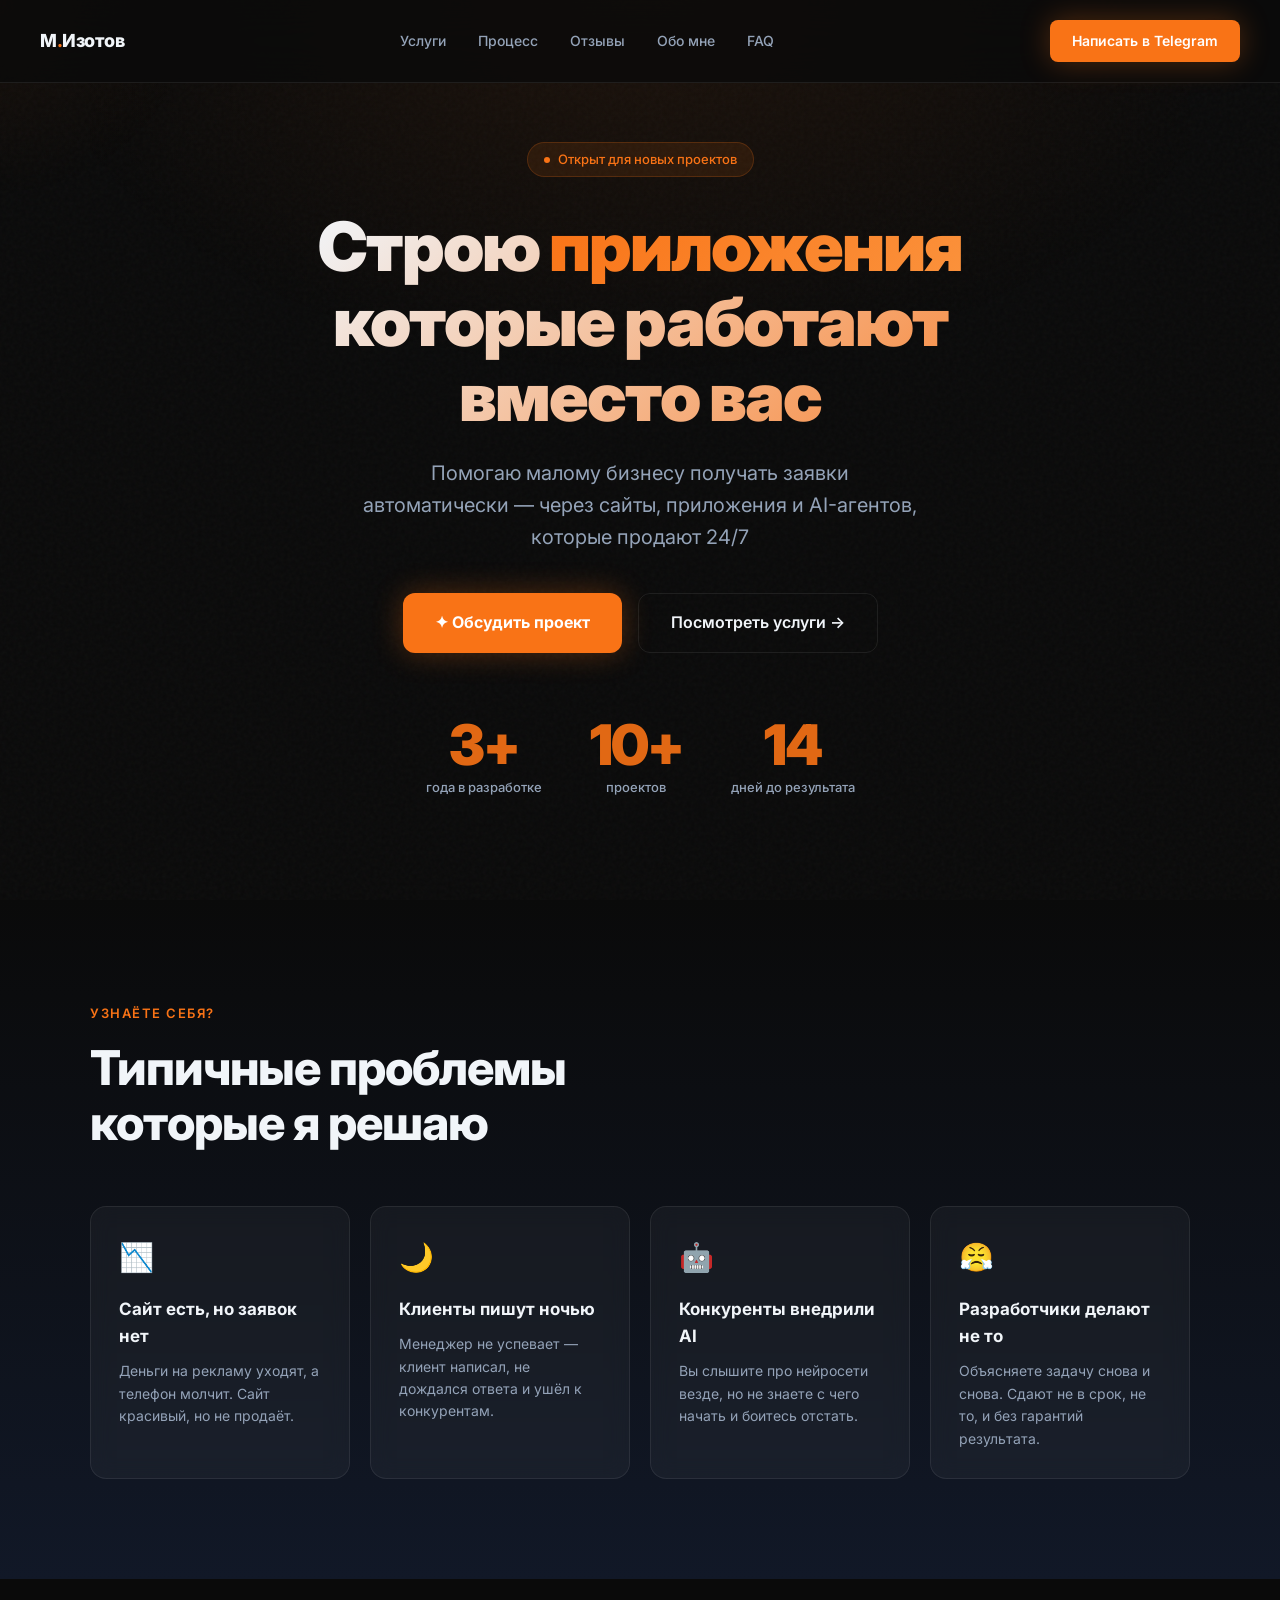
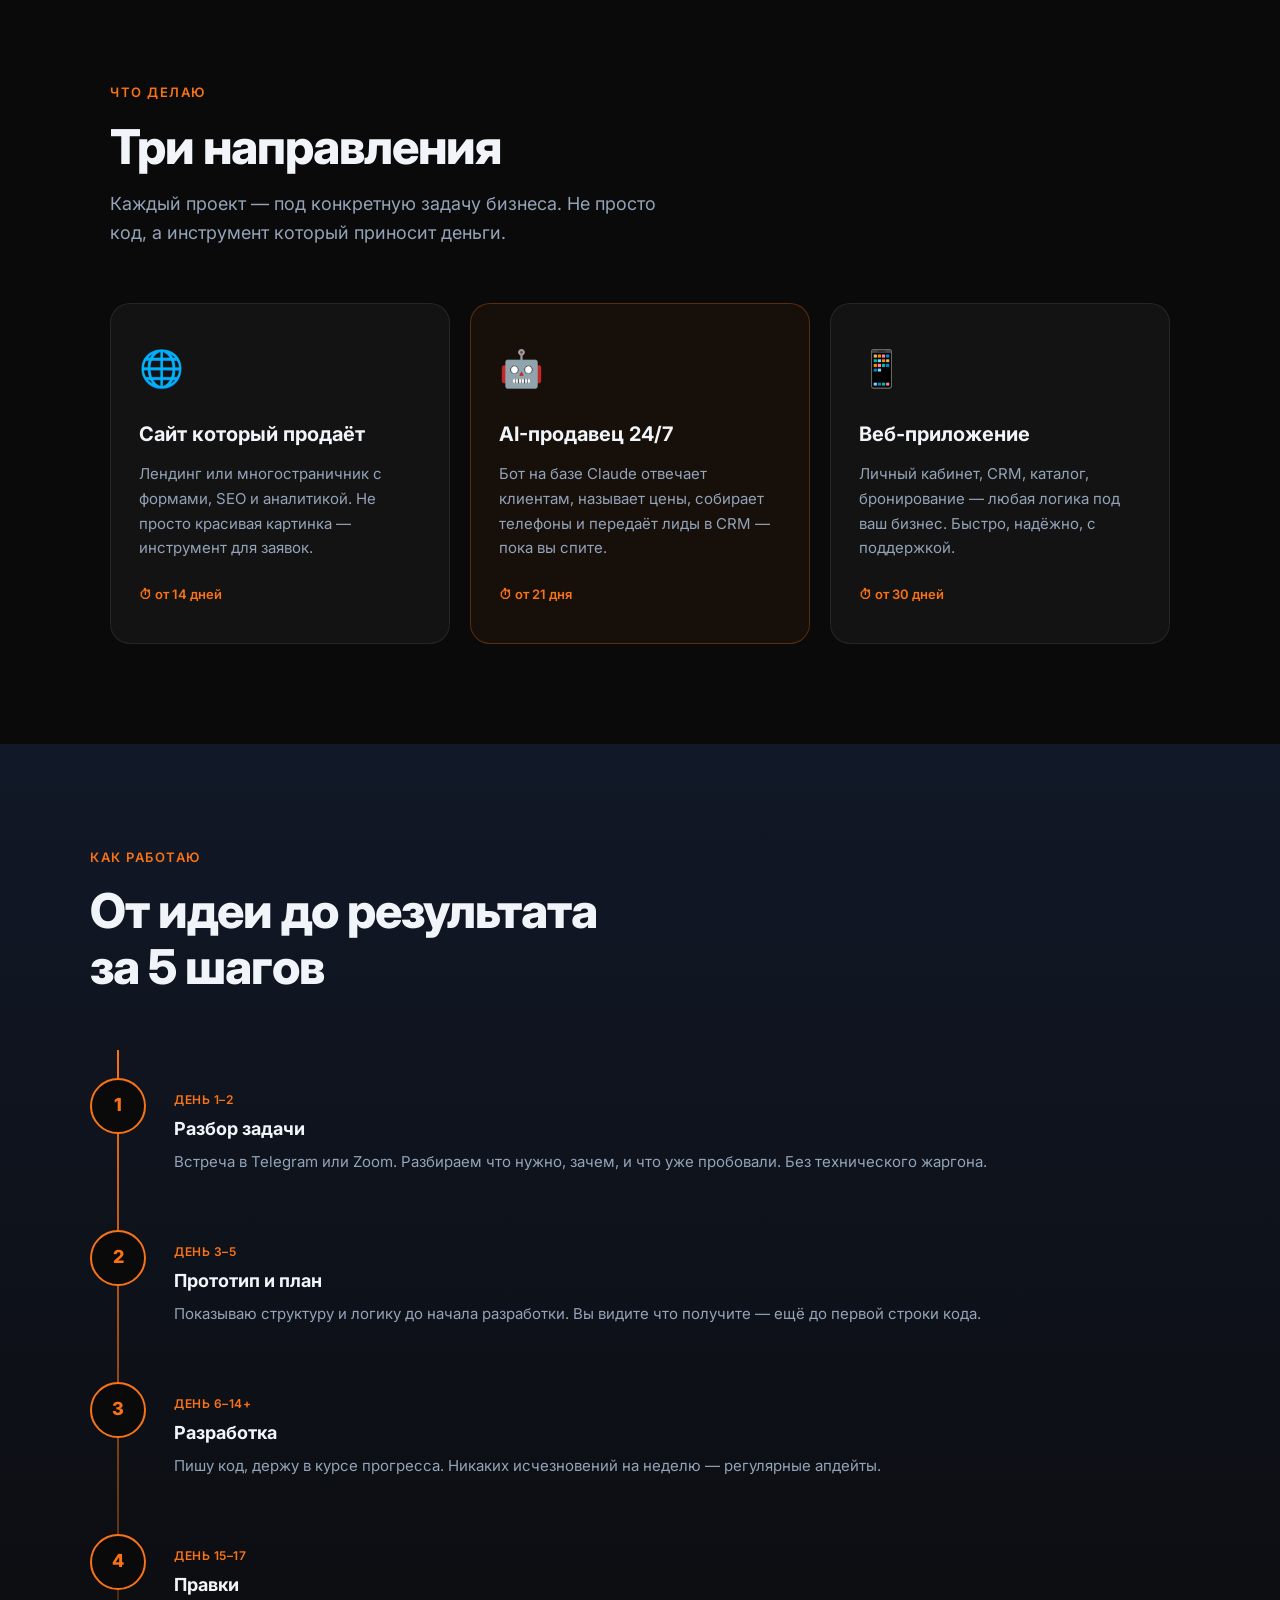
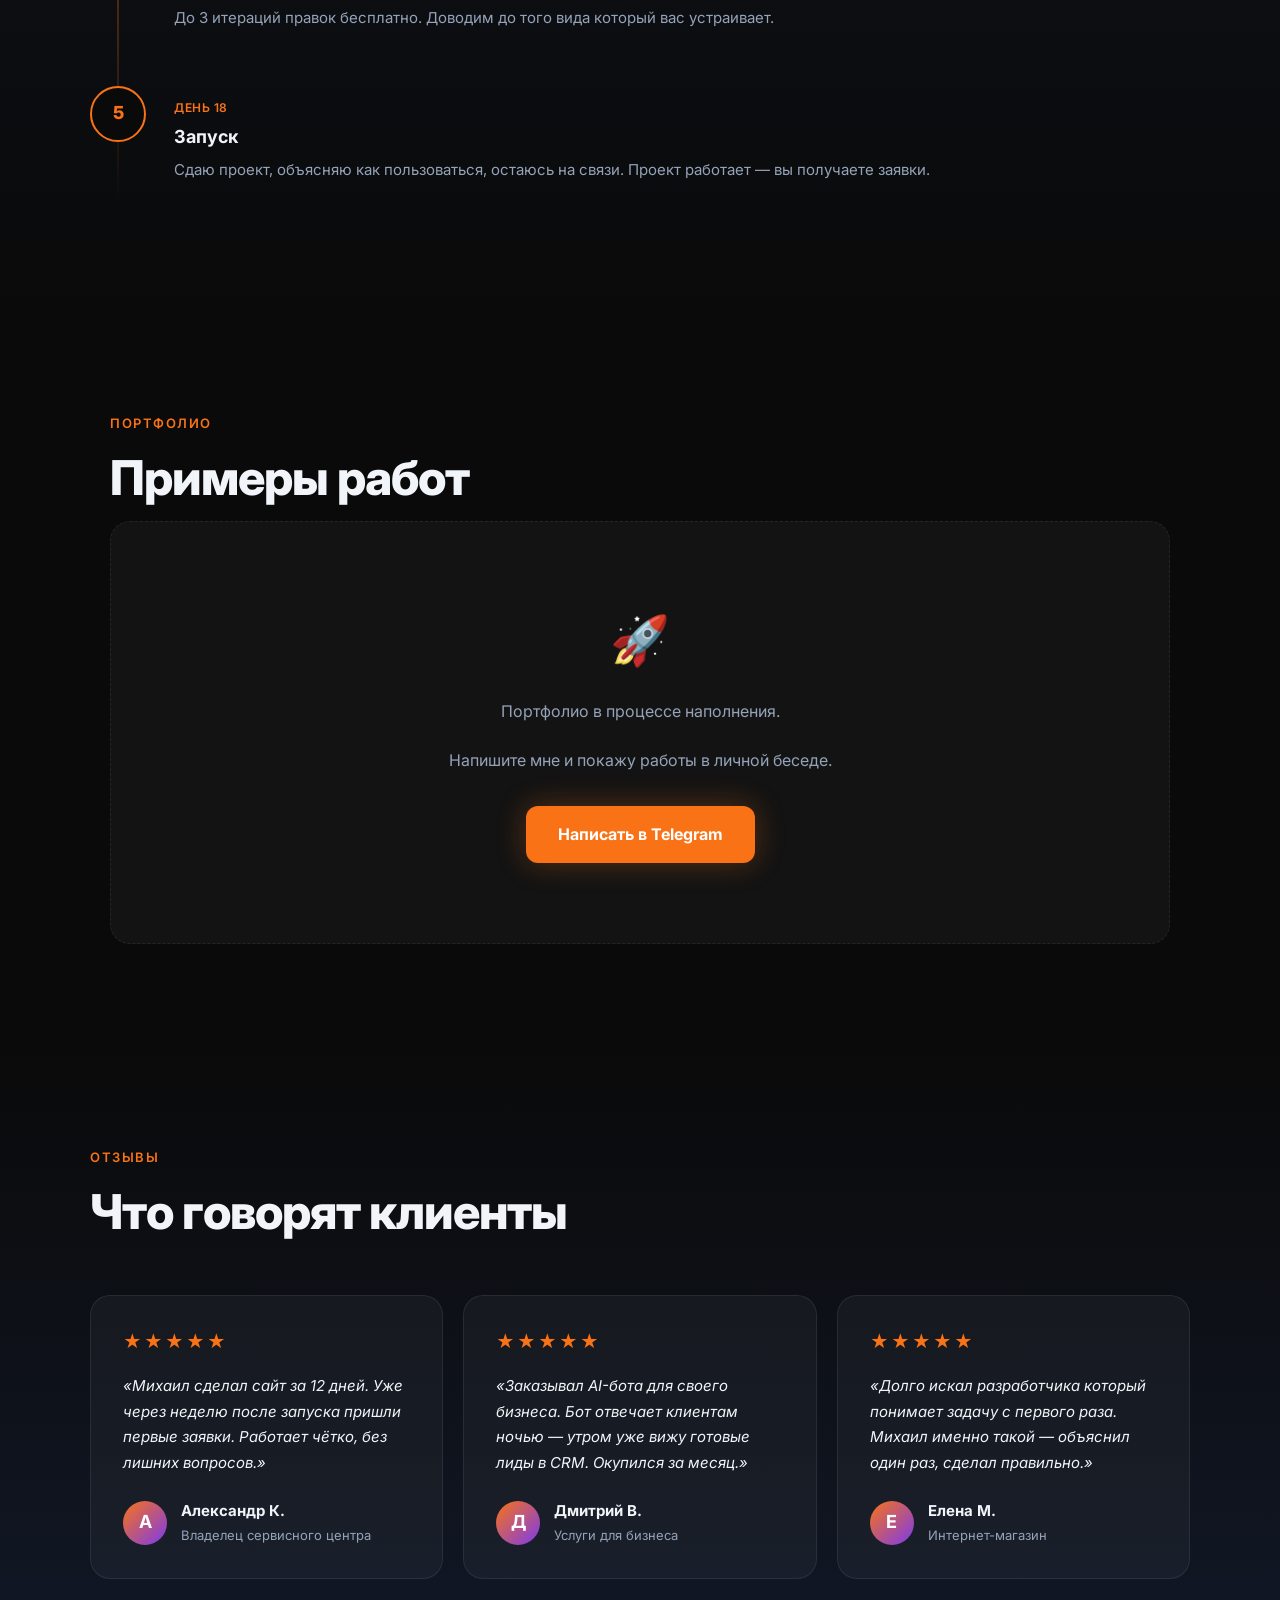
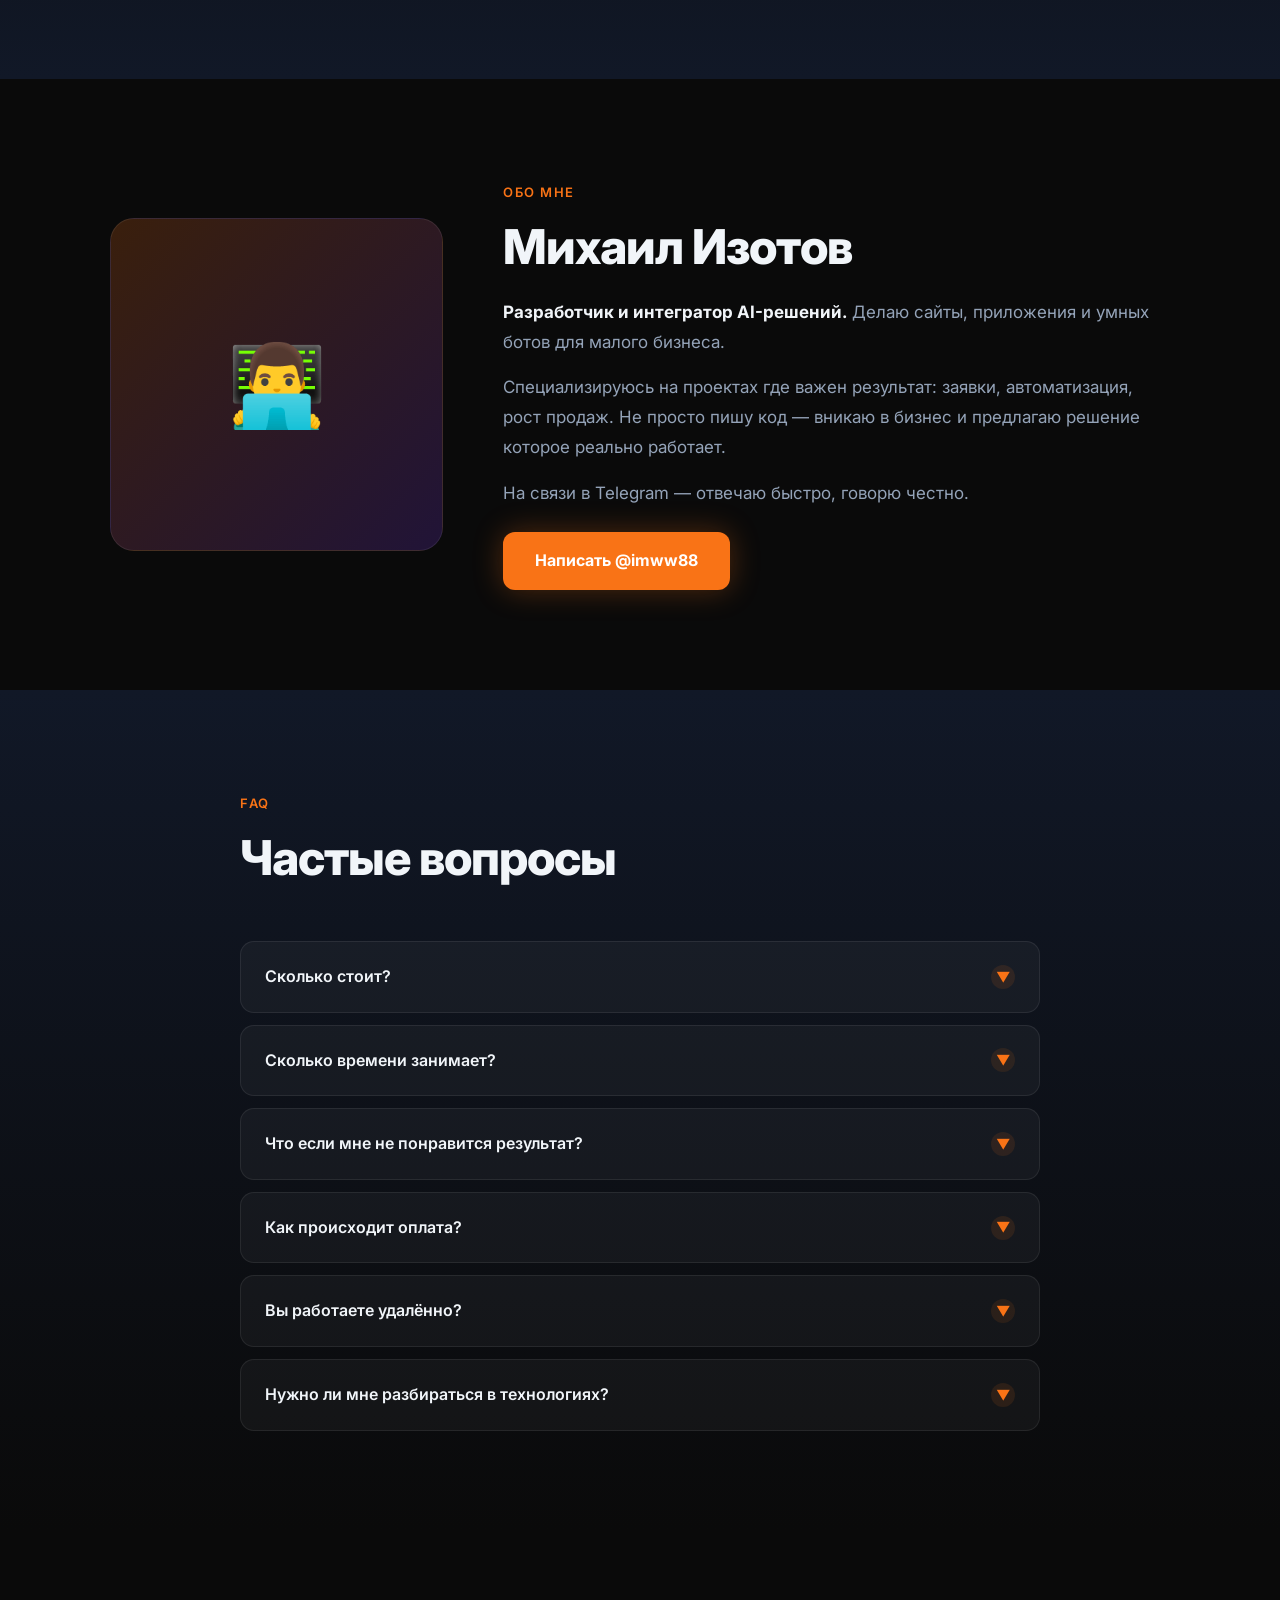
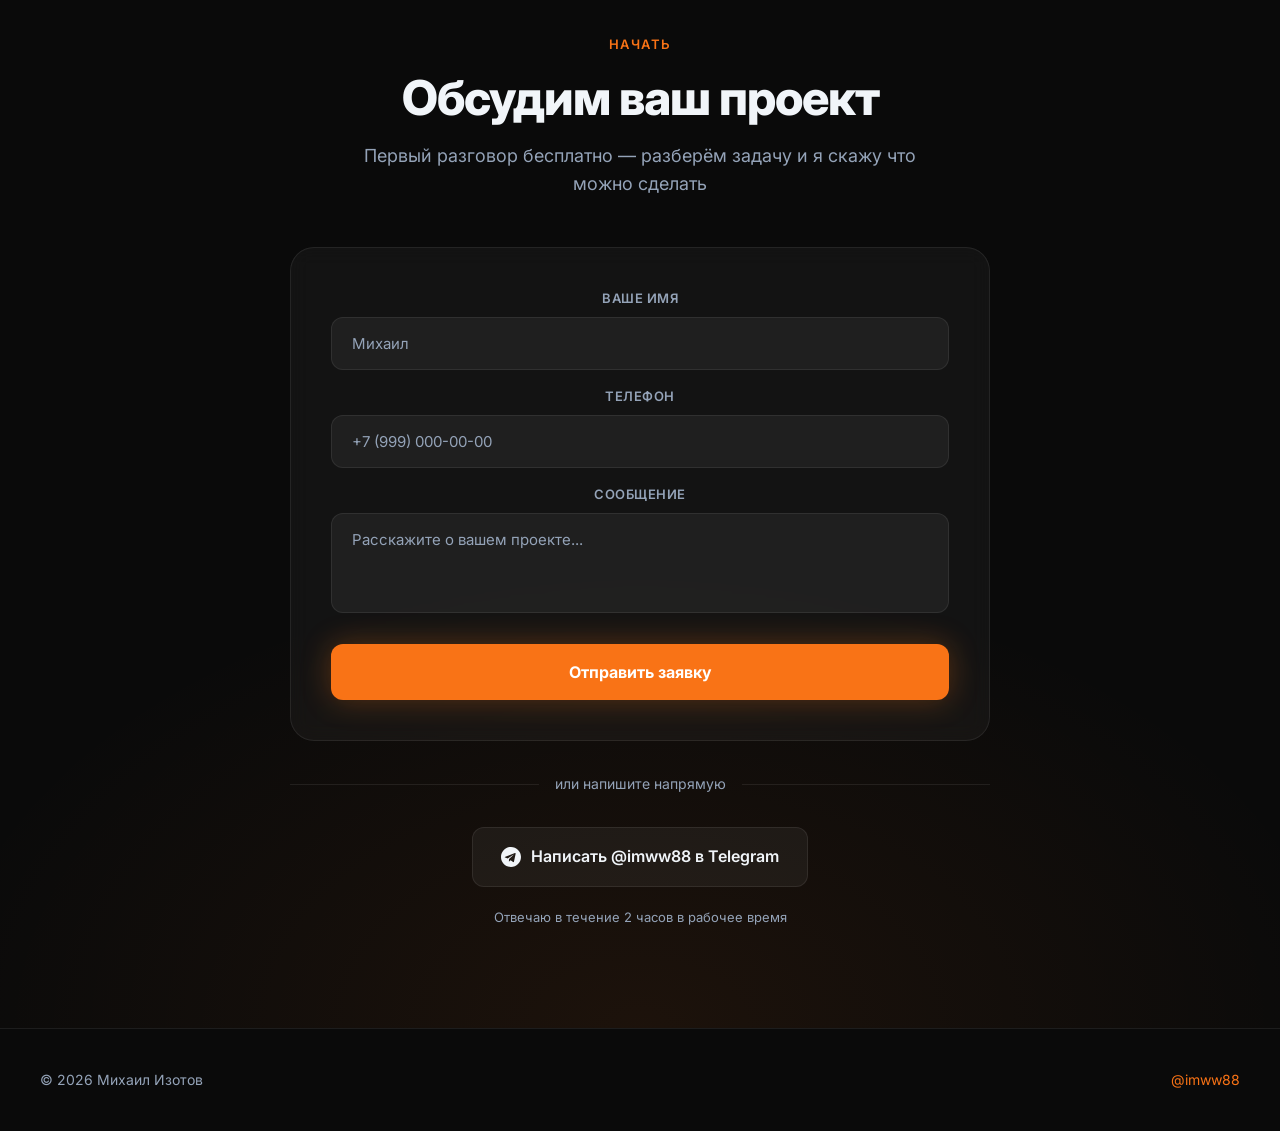
==== my-landing/index.html @ 64e62cf1 "Add my-landing site and favicon for agentim.ru Co-Authored-By: Claude Sonnet 4.6 <noreply@anthropic." ====
<!DOCTYPE html>
<html lang="ru">
<head>
<meta charset="UTF-8">
<meta name="viewport" content="width=device-width, initial-scale=1.0">
<meta name="description" content="Михаил Изотов — разработчик сайтов, приложений и AI-агентов для бизнеса. Помогаю получать заявки автоматически.">
<title>Михаил Изотов — Сайты, приложения и AI-агенты</title>
<link href="https://fonts.googleapis.com/css2?family=Inter:wght@300;400;500;600;700;800;900&display=swap" rel="stylesheet">
<link rel="icon" type="image/png" href="/favicon.png">
<link rel="stylesheet" href="style.css">
</head>
<body>

<!-- NAV -->
<nav id="nav">
  <a href="#hero" class="nav-logo">М<span>.</span>Изотов</a>
  <ul class="nav-links" id="navLinks">
    <li><a href="#services">Услуги</a></li>
    <li><a href="#process">Процесс</a></li>
    <li><a href="#reviews">Отзывы</a></li>
    <li><a href="#about">Обо мне</a></li>
    <li><a href="#faq">FAQ</a></li>
  </ul>
  <a href="https://t.me/imww88" target="_blank" class="nav-cta">Написать в Telegram</a>
  <div class="burger" id="burger">
    <span></span><span></span><span></span>
  </div>
</nav>

<!-- CURSOR GLOW -->
<div id="cursor-glow"></div>

<!-- SCROLL TO TOP -->
<button id="scrollTop" onclick="window.scrollTo({top:0,behavior:'smooth'})" title="Наверх">↑</button>

<!-- HERO -->
<section id="hero">
  <div id="particles"></div>
  <div class="hero-content">
    <div class="hero-badge">Открыт для новых проектов</div>
    <h1>
      Строю <span class="hero-changing" id="heroChanging">сайты</span><br>
      которые работают<br>вместо вас
    </h1>
    <p class="hero-subtitle">
      Помогаю малому бизнесу получать заявки автоматически — через сайты, приложения и AI-агентов, которые продают 24/7
    </p>
    <div class="hero-buttons">
      <a href="https://t.me/imww88" target="_blank" class="btn-primary">
        ✦ Обсудить проект
      </a>
      <a href="#services" class="btn-secondary">
        Посмотреть услуги →
      </a>
    </div>
    <div class="hero-stats">
      <div class="stat">
        <div class="stat-num">3+</div>
        <div class="stat-label">года в разработке</div>
      </div>
      <div class="stat">
        <div class="stat-num">10+</div>
        <div class="stat-label">проектов</div>
      </div>
      <div class="stat">
        <div class="stat-num">14</div>
        <div class="stat-label">дней до результата</div>
      </div>
    </div>
  </div>
</section>

<!-- PAINS -->
<div id="pains">
  <div class="inner">
    <span class="section-tag">Узнаёте себя?</span>
    <h2>Типичные проблемы<br>которые я решаю</h2>
    <div class="pains-grid">
      <div class="pain-card fade-up">
        <div class="pain-icon">📉</div>
        <h3>Сайт есть, но заявок нет</h3>
        <p>Деньги на рекламу уходят, а телефон молчит. Сайт красивый, но не продаёт.</p>
      </div>
      <div class="pain-card fade-up">
        <div class="pain-icon">🌙</div>
        <h3>Клиенты пишут ночью</h3>
        <p>Менеджер не успевает — клиент написал, не дождался ответа и ушёл к конкурентам.</p>
      </div>
      <div class="pain-card fade-up">
        <div class="pain-icon">🤖</div>
        <h3>Конкуренты внедрили AI</h3>
        <p>Вы слышите про нейросети везде, но не знаете с чего начать и боитесь отстать.</p>
      </div>
      <div class="pain-card fade-up">
        <div class="pain-icon">😤</div>
        <h3>Разработчики делают не то</h3>
        <p>Объясняете задачу снова и снова. Сдают не в срок, не то, и без гарантий результата.</p>
      </div>
    </div>
  </div>
</div>

<!-- SERVICES -->
<section id="services">
  <span class="section-tag">Что делаю</span>
  <h2>Три направления</h2>
  <p class="section-sub">Каждый проект — под конкретную задачу бизнеса. Не просто код, а инструмент который приносит деньги.</p>
  <div class="services-grid">
    <div class="service-card fade-up">
      <div class="service-icon">🌐</div>
      <h3>Сайт который продаёт</h3>
      <p>Лендинг или многостраничник с формами, SEO и аналитикой. Не просто красивая картинка — инструмент для заявок.</p>
      <div class="service-time">⏱ от 14 дней</div>
    </div>
    <div class="service-card featured fade-up">
      <div class="service-icon">🤖</div>
      <h3>AI-продавец 24/7</h3>
      <p>Бот на базе Claude отвечает клиентам, называет цены, собирает телефоны и передаёт лиды в CRM — пока вы спите.</p>
      <div class="service-time">⏱ от 21 дня</div>
    </div>
    <div class="service-card fade-up">
      <div class="service-icon">📱</div>
      <h3>Веб-приложение</h3>
      <p>Личный кабинет, CRM, каталог, бронирование — любая логика под ваш бизнес. Быстро, надёжно, с поддержкой.</p>
      <div class="service-time">⏱ от 30 дней</div>
    </div>
  </div>
</section>

<!-- PROCESS -->
<div id="process">
  <div class="inner">
    <span class="section-tag">Как работаю</span>
    <h2>От идеи до результата<br>за 5 шагов</h2>
    <div class="steps">
      <div class="step fade-up">
        <div class="step-num">1</div>
        <div class="step-content">
          <div class="step-time">День 1–2</div>
          <h3>Разбор задачи</h3>
          <p>Встреча в Telegram или Zoom. Разбираем что нужно, зачем, и что уже пробовали. Без технического жаргона.</p>
        </div>
      </div>
      <div class="step fade-up">
        <div class="step-num">2</div>
        <div class="step-content">
          <div class="step-time">День 3–5</div>
          <h3>Прототип и план</h3>
          <p>Показываю структуру и логику до начала разработки. Вы видите что получите — ещё до первой строки кода.</p>
        </div>
      </div>
      <div class="step fade-up">
        <div class="step-num">3</div>
        <div class="step-content">
          <div class="step-time">День 6–14+</div>
          <h3>Разработка</h3>
          <p>Пишу код, держу в курсе прогресса. Никаких исчезновений на неделю — регулярные апдейты.</p>
        </div>
      </div>
      <div class="step fade-up">
        <div class="step-num">4</div>
        <div class="step-content">
          <div class="step-time">День 15–17</div>
          <h3>Правки</h3>
          <p>До 3 итераций правок бесплатно. Доводим до того вида который вас устраивает.</p>
        </div>
      </div>
      <div class="step fade-up">
        <div class="step-num">5</div>
        <div class="step-content">
          <div class="step-time">День 18</div>
          <h3>Запуск</h3>
          <p>Сдаю проект, объясняю как пользоваться, остаюсь на связи. Проект работает — вы получаете заявки.</p>
        </div>
      </div>
    </div>
  </div>
</div>

<!-- PORTFOLIO -->
<section id="portfolio">
  <span class="section-tag">Портфолио</span>
  <h2>Примеры работ</h2>
  <div class="portfolio-placeholder fade-up">
    <p style="font-size: 48px; margin-bottom: 20px;">🚀</p>
    <p>Портфолио в процессе наполнения.</p>
    <p style="margin-bottom: 32px;">Напишите мне и покажу работы в личной беседе.</p>
    <a href="https://t.me/imww88" target="_blank" class="btn-primary" style="display: inline-flex;">
      Написать в Telegram
    </a>
  </div>
</section>

<!-- REVIEWS -->
<div id="reviews">
  <div class="inner">
    <span class="section-tag">Отзывы</span>
    <h2>Что говорят клиенты</h2>
    <div class="reviews-grid">
      <div class="review-card fade-up">
        <div class="review-stars">★★★★★</div>
        <p class="review-text">«Михаил сделал сайт за 12 дней. Уже через неделю после запуска пришли первые заявки. Работает чётко, без лишних вопросов.»</p>
        <div class="review-author">
          <div class="review-avatar">А</div>
          <div>
            <div class="review-name">Александр К.</div>
            <div class="review-role">Владелец сервисного центра</div>
          </div>
        </div>
      </div>
      <div class="review-card fade-up">
        <div class="review-stars">★★★★★</div>
        <p class="review-text">«Заказывал AI-бота для своего бизнеса. Бот отвечает клиентам ночью — утром уже вижу готовые лиды в CRM. Окупился за месяц.»</p>
        <div class="review-author">
          <div class="review-avatar">Д</div>
          <div>
            <div class="review-name">Дмитрий В.</div>
            <div class="review-role">Услуги для бизнеса</div>
          </div>
        </div>
      </div>
      <div class="review-card fade-up">
        <div class="review-stars">★★★★★</div>
        <p class="review-text">«Долго искал разработчика который понимает задачу с первого раза. Михаил именно такой — объяснил один раз, сделал правильно.»</p>
        <div class="review-author">
          <div class="review-avatar">Е</div>
          <div>
            <div class="review-name">Елена М.</div>
            <div class="review-role">Интернет-магазин</div>
          </div>
        </div>
      </div>
    </div>
  </div>
</div>

<!-- ABOUT -->
<section id="about">
  <div class="about-grid">
    <div class="about-photo fade-up">👨‍💻</div>
    <div class="about-text fade-up">
      <span class="section-tag">Обо мне</span>
      <h2 style="margin-bottom: 24px;">Михаил Изотов</h2>
      <p><strong>Разработчик и интегратор AI-решений.</strong> Делаю сайты, приложения и умных ботов для малого бизнеса.</p>
      <p>Специализируюсь на проектах где важен результат: заявки, автоматизация, рост продаж. Не просто пишу код — вникаю в бизнес и предлагаю решение которое реально работает.</p>
      <p>На связи в Telegram — отвечаю быстро, говорю честно.</p>
      <a href="https://t.me/imww88" target="_blank" class="btn-primary" style="display: inline-flex; margin-top: 8px;">
        Написать @imww88
      </a>
    </div>
  </div>
</section>

<!-- FAQ -->
<div id="faq">
  <div class="inner">
    <span class="section-tag">FAQ</span>
    <h2>Частые вопросы</h2>
    <div class="faq-list">
      <div class="faq-item">
        <div class="faq-q">Сколько стоит? <span class="faq-arrow">▼</span></div>
        <div class="faq-a">Зависит от задачи. Лендинг — от 15 000₽, AI-агент — от 30 000₽. Точную цену называю после разбора задачи на бесплатном созвоне.</div>
      </div>
      <div class="faq-item">
        <div class="faq-q">Сколько времени занимает? <span class="faq-arrow">▼</span></div>
        <div class="faq-a">Лендинг — от 14 дней, сложный проект — от 30 дней. Сроки фиксируем до старта и я их держу.</div>
      </div>
      <div class="faq-item">
        <div class="faq-q">Что если мне не понравится результат? <span class="faq-arrow">▼</span></div>
        <div class="faq-a">Делаю до 3 итераций правок бесплатно. Если после этого результат не устраивает — возвращаю деньги за последний этап.</div>
      </div>
      <div class="faq-item">
        <div class="faq-q">Как происходит оплата? <span class="faq-arrow">▼</span></div>
        <div class="faq-a">50% предоплата, 50% после сдачи. Работаю с физлицами и юрлицами. Закрывающие документы по запросу.</div>
      </div>
      <div class="faq-item">
        <div class="faq-q">Вы работаете удалённо? <span class="faq-arrow">▼</span></div>
        <div class="faq-a">Да, полностью удалённо. Все вопросы решаем в Telegram или на Zoom. Это не мешает делать работу быстро и качественно.</div>
      </div>
      <div class="faq-item">
        <div class="faq-q">Нужно ли мне разбираться в технологиях? <span class="faq-arrow">▼</span></div>
        <div class="faq-a">Нет. Объясняю всё простым языком, без технического жаргона. Ваша задача — рассказать что нужно бизнесу, моя — сделать это технически.</div>
      </div>
    </div>
  </div>
</div>

<!-- CTA -->
<div id="cta">
  <div class="inner">
    <span class="section-tag">Начать</span>
    <h2>Обсудим ваш проект</h2>
    <p class="section-sub">Первый разговор бесплатно — разберём задачу и я скажу что можно сделать</p>

    <div class="cta-form">
      <div class="form-fields" id="formFields">
        <div class="form-group">
          <label>Ваше имя</label>
          <input type="text" placeholder="Михаил" id="fieldName">
        </div>
        <div class="form-group">
          <label>Телефон</label>
          <input type="tel" placeholder="+7 (999) 000-00-00" id="fieldEmail">
        </div>
        <div class="form-group">
          <label>Сообщение</label>
          <textarea placeholder="Расскажите о вашем проекте..." id="fieldTask"></textarea>
        </div>
        <button class="btn-submit" onclick="submitForm()">Отправить заявку</button>
      </div>
      <div class="form-success" id="formSuccess">
        <svg class="check-svg" width="80" height="80" viewBox="0 0 80 80" fill="none" style="margin-bottom:20px">
          <circle cx="40" cy="40" r="36" stroke="#f97316" stroke-width="3" fill="none"/>
          <path d="M24 40 L35 51 L56 29" stroke="#f97316" stroke-width="3" stroke-linecap="round" stroke-linejoin="round" fill="none"/>
        </svg>
        <div class="success-title">Заявка отправлена!</div>
        <p class="success-text">Напишу вам в течение 2 часов.<br>Или сразу пишите в Telegram — <a href="https://t.me/imww88" style="color:var(--accent)">@imww88</a></p>
      </div>
    </div>

    <div class="cta-divider">или напишите напрямую</div>

    <a href="https://t.me/imww88" target="_blank" class="tg-link">
      <svg width="20" height="20" viewBox="0 0 24 24" fill="currentColor"><path d="M12 0C5.373 0 0 5.373 0 12s5.373 12 12 12 12-5.373 12-12S18.627 0 12 0zm5.562 8.248l-1.97 9.289c-.145.658-.537.818-1.084.508l-3-2.21-1.447 1.394c-.16.16-.295.295-.605.295l.213-3.053 5.56-5.023c.242-.213-.054-.333-.373-.12l-6.871 4.326-2.962-.924c-.643-.204-.657-.643.136-.953l11.57-4.461c.537-.194 1.006.131.833.932z"/></svg>
      Написать @imww88 в Telegram
    </a>

    <p class="cta-reply">Отвечаю в течение 2 часов в рабочее время</p>
  </div>
</div>

<!-- FOOTER -->
<footer>
  <div>© 2026 Михаил Изотов</div>
  <div>
    <a href="https://t.me/imww88" target="_blank">@imww88</a>
  </div>
</footer>

<script src="script.js"></script>
</body>
</html>
---- my-landing/style.css ----
*, *::before, *::after { box-sizing: border-box; margin: 0; padding: 0; }

:root {
  --bg: #0a0a0a;
  --bg2: #111827;
  --text: #f1f5f9;
  --text-muted: #94a3b8;
  --accent: #f97316;
  --accent-dark: #ea6c0a;
  --card: rgba(255,255,255,0.04);
  --card-border: rgba(255,255,255,0.08);
  --glow: 0 0 30px rgba(249,115,22,0.3);
}

html { scroll-behavior: smooth; }

body {
  font-family: 'Inter', sans-serif;
  background: var(--bg);
  color: var(--text);
  line-height: 1.6;
  overflow-x: hidden;
}

/* Noise texture overlay */
body::before {
  content: '';
  position: fixed;
  inset: 0;
  background-image: url("data:image/svg+xml,%3Csvg viewBox='0 0 256 256' xmlns='http://www.w3.org/2000/svg'%3E%3Cfilter id='noise'%3E%3CfeTurbulence type='fractalNoise' baseFrequency='0.9' numOctaves='4' stitchTiles='stitch'/%3E%3C/filter%3E%3Crect width='100%25' height='100%25' filter='url(%23noise)' opacity='0.03'/%3E%3C/svg%3E");
  pointer-events: none;
  z-index: 0;
}

/* ===== NAV ===== */
nav {
  position: fixed;
  top: 0; left: 0; right: 0;
  z-index: 100;
  padding: 20px 40px;
  display: flex;
  justify-content: space-between;
  align-items: center;
  backdrop-filter: blur(20px);
  background: rgba(10,10,10,0.8);
  border-bottom: 1px solid var(--card-border);
  transition: all 0.3s;
}

.nav-logo {
  font-weight: 800;
  font-size: 18px;
  color: var(--text);
  text-decoration: none;
  letter-spacing: -0.5px;
}

.nav-logo span { color: var(--accent); }

.nav-links {
  display: flex;
  gap: 32px;
  list-style: none;
}

.nav-links a {
  color: var(--text-muted);
  text-decoration: none;
  font-size: 14px;
  font-weight: 500;
  transition: color 0.2s;
}

.nav-links a:hover { color: var(--accent); }

.nav-cta {
  background: var(--accent);
  color: #fff;
  padding: 10px 22px;
  border-radius: 8px;
  text-decoration: none;
  font-size: 14px;
  font-weight: 600;
  transition: all 0.2s;
  box-shadow: var(--glow);
}

.nav-cta:hover {
  background: var(--accent-dark);
  transform: translateY(-1px);
}

.burger {
  display: none;
  flex-direction: column;
  gap: 5px;
  cursor: pointer;
  padding: 4px;
}

.burger span {
  width: 24px;
  height: 2px;
  background: var(--text);
  border-radius: 2px;
  transition: all 0.3s;
}

/* ===== HERO ===== */
#hero {
  min-height: 100vh;
  display: flex;
  align-items: center;
  justify-content: center;
  text-align: center;
  padding: 120px 20px 80px;
  position: relative;
  background: radial-gradient(ellipse 80% 60% at 50% 0%, rgba(249,115,22,0.08) 0%, transparent 70%);
}

.hero-content { max-width: 800px; position: relative; z-index: 1; }

.hero-badge {
  display: inline-flex;
  align-items: center;
  gap: 8px;
  background: rgba(249,115,22,0.1);
  border: 1px solid rgba(249,115,22,0.2);
  color: var(--accent);
  padding: 6px 16px;
  border-radius: 100px;
  font-size: 13px;
  font-weight: 500;
  margin-bottom: 32px;
}

.hero-badge::before {
  content: '';
  width: 6px;
  height: 6px;
  background: var(--accent);
  border-radius: 50%;
  animation: pulse 2s infinite;
}

@keyframes pulse {
  0%, 100% { opacity: 1; transform: scale(1); }
  50% { opacity: 0.5; transform: scale(1.3); }
}

h1 {
  font-size: clamp(36px, 6vw, 68px);
  font-weight: 900;
  line-height: 1.1;
  letter-spacing: -2px;
  margin-bottom: 24px;
}

.hero-changing {
  display: inline-block;
  min-width: 280px;
  position: relative;
}

.hero-subtitle {
  font-size: clamp(16px, 2vw, 20px);
  color: var(--text-muted);
  max-width: 560px;
  margin: 0 auto 40px;
  font-weight: 400;
}

.hero-buttons {
  display: flex;
  gap: 16px;
  justify-content: center;
  flex-wrap: wrap;
  margin-bottom: 64px;
}

.btn-primary {
  display: inline-flex;
  align-items: center;
  gap: 8px;
  background: var(--accent);
  color: #fff;
  padding: 16px 32px;
  border-radius: 12px;
  text-decoration: none;
  font-size: 16px;
  font-weight: 700;
  transition: all 0.2s;
  box-shadow: var(--glow);
  position: relative;
  overflow: hidden;
}

.btn-primary:hover {
  background: var(--accent-dark);
  transform: translateY(-2px);
  box-shadow: 0 0 40px rgba(249,115,22,0.5);
}

.btn-primary::after {
  content: '';
  position: absolute;
  inset: 0;
  background: linear-gradient(135deg, rgba(255,255,255,0.15) 0%, transparent 60%);
  opacity: 0;
  transition: opacity 0.3s;
}

.btn-primary:hover::after { opacity: 1; }

.btn-secondary {
  display: inline-flex;
  align-items: center;
  gap: 8px;
  background: transparent;
  color: var(--text);
  padding: 16px 32px;
  border-radius: 12px;
  text-decoration: none;
  font-size: 16px;
  font-weight: 600;
  border: 1px solid var(--card-border);
  transition: all 0.2s;
}

.btn-secondary:hover {
  border-color: var(--accent);
  color: var(--accent);
  transform: translateY(-2px);
}

.hero-stats {
  display: flex;
  justify-content: center;
  gap: 48px;
  flex-wrap: wrap;
}

.stat { text-align: center; }

.stat-num {
  font-size: clamp(36px, 5vw, 56px);
  font-weight: 900;
  color: var(--accent);
  line-height: 1;
  letter-spacing: -2px;
  opacity: 0.9;
  display: inline-block;
}

.stat-label {
  font-size: 13px;
  color: var(--text-muted);
  margin-top: 4px;
  font-weight: 500;
}

/* ===== SECTIONS ===== */
section {
  padding: 100px 20px;
  max-width: 1100px;
  margin: 0 auto;
}

.section-tag {
  display: inline-block;
  color: var(--accent);
  font-size: 13px;
  font-weight: 600;
  text-transform: uppercase;
  letter-spacing: 1.5px;
  margin-bottom: 16px;
}

h2 {
  font-size: clamp(28px, 4vw, 48px);
  font-weight: 800;
  letter-spacing: -1px;
  line-height: 1.15;
  margin-bottom: 16px;
}

.section-sub {
  color: var(--text-muted);
  font-size: 18px;
  max-width: 560px;
  margin-bottom: 56px;
}

/* ===== PAINS ===== */
#pains { background: linear-gradient(180deg, var(--bg) 0%, var(--bg2) 100%); max-width: 100%; padding: 100px 20px; }
#pains > .inner { max-width: 1100px; margin: 0 auto; }

.pains-grid {
  display: grid;
  grid-template-columns: repeat(auto-fit, minmax(240px, 1fr));
  gap: 20px;
  margin-top: 56px;
}

.pain-card {
  background: var(--card);
  border: 1px solid var(--card-border);
  border-radius: 16px;
  padding: 28px;
  transition: all 0.3s;
  backdrop-filter: blur(10px);
  position: relative;
  overflow: hidden;
}

.pain-card:hover {
  border-color: rgba(249,115,22,0.3);
  transform: translateY(-4px);
  background: rgba(249,115,22,0.05);
}

.pain-icon {
  font-size: 28px;
  margin-bottom: 16px;
}

.pain-card h3 {
  font-size: 17px;
  font-weight: 700;
  margin-bottom: 10px;
  color: var(--text);
}

.pain-card p {
  font-size: 14px;
  color: var(--text-muted);
  line-height: 1.6;
}

/* ===== SERVICES ===== */
.services-grid {
  display: grid;
  grid-template-columns: repeat(3, 1fr);
  gap: 20px;
}

.service-card {
  background: var(--card);
  border: 1px solid var(--card-border);
  border-radius: 20px;
  padding: 36px 28px;
  transition: all 0.3s;
  position: relative;
  overflow: hidden;
}

.service-card::before {
  content: '';
  position: absolute;
  top: 0; left: 0; right: 0;
  height: 2px;
  background: transparent;
  transition: background 0.3s;
}

.service-card:hover::before {
  background: linear-gradient(90deg, transparent, var(--accent), transparent);
}

.service-card:hover {
  border-color: rgba(249,115,22,0.25);
  transform: translateY(-6px);
}

.service-card.featured {
  border-color: rgba(249,115,22,0.3);
  background: rgba(249,115,22,0.05);
}

.service-card.featured::after {
  content: 'Популярно';
  position: absolute;
  top: 20px; right: 20px;
  background: var(--accent);
  color: #fff;
  font-size: 11px;
  font-weight: 700;
  padding: 4px 10px;
  border-radius: 100px;
  text-transform: uppercase;
  letter-spacing: 0.5px;
}

.service-icon {
  font-size: 36px;
  margin-bottom: 20px;
}

.service-card h3 {
  font-size: 20px;
  font-weight: 700;
  margin-bottom: 12px;
}

.service-card p {
  font-size: 15px;
  color: var(--text-muted);
  line-height: 1.65;
  margin-bottom: 20px;
}

.service-time {
  display: inline-flex;
  align-items: center;
  gap: 6px;
  font-size: 13px;
  color: var(--accent);
  font-weight: 600;
}

/* ===== PROCESS ===== */
#process { background: linear-gradient(180deg, var(--bg2) 0%, var(--bg) 100%); max-width: 100%; padding: 100px 20px; }
#process > .inner { max-width: 1100px; margin: 0 auto; }

.steps {
  display: flex;
  flex-direction: column;
  gap: 0;
  margin-top: 56px;
  position: relative;
}

.steps::before {
  content: '';
  position: absolute;
  left: 27px;
  top: 0;
  bottom: 0;
  width: 2px;
  background: linear-gradient(180deg, var(--accent), transparent);
}

.step {
  display: flex;
  gap: 28px;
  padding: 28px 0;
  position: relative;
}

.step-num {
  width: 56px;
  height: 56px;
  min-width: 56px;
  background: var(--bg);
  border: 2px solid var(--accent);
  border-radius: 50%;
  display: flex;
  align-items: center;
  justify-content: center;
  font-size: 18px;
  font-weight: 800;
  color: var(--accent);
  position: relative;
  z-index: 1;
}

.step-content { padding-top: 12px; }

.step-content h3 {
  font-size: 18px;
  font-weight: 700;
  margin-bottom: 6px;
}

.step-content p {
  font-size: 15px;
  color: var(--text-muted);
}

.step-time {
  font-size: 12px;
  color: var(--accent);
  font-weight: 600;
  margin-bottom: 6px;
  text-transform: uppercase;
  letter-spacing: 0.5px;
}

/* ===== PORTFOLIO ===== */
.portfolio-placeholder {
  background: var(--card);
  border: 1px dashed var(--card-border);
  border-radius: 20px;
  padding: 80px 40px;
  text-align: center;
}

.portfolio-placeholder p {
  color: var(--text-muted);
  font-size: 16px;
  margin-bottom: 24px;
}

/* ===== REVIEWS ===== */
#reviews { background: linear-gradient(180deg, var(--bg) 0%, var(--bg2) 100%); max-width: 100%; padding: 100px 20px; }
#reviews > .inner { max-width: 1100px; margin: 0 auto; }

.reviews-grid {
  display: grid;
  grid-template-columns: repeat(auto-fit, minmax(300px, 1fr));
  gap: 20px;
  margin-top: 56px;
}

.review-card {
  background: var(--card);
  border: 1px solid var(--card-border);
  border-radius: 20px;
  padding: 32px;
  transition: all 0.3s;
  position: relative;
  overflow: hidden;
}

.review-card:hover {
  border-color: rgba(249,115,22,0.2);
  transform: translateY(-4px);
}

.review-stars {
  color: var(--accent);
  font-size: 18px;
  margin-bottom: 16px;
  letter-spacing: 2px;
}

.review-text {
  font-size: 15px;
  color: var(--text);
  line-height: 1.7;
  margin-bottom: 24px;
  font-style: italic;
}

.review-author {
  display: flex;
  align-items: center;
  gap: 14px;
}

.review-avatar {
  width: 44px;
  height: 44px;
  border-radius: 50%;
  background: linear-gradient(135deg, var(--accent), #7c3aed);
  display: flex;
  align-items: center;
  justify-content: center;
  font-size: 18px;
  font-weight: 700;
  color: #fff;
}

.review-name {
  font-size: 15px;
  font-weight: 700;
  margin-bottom: 2px;
}

.review-role {
  font-size: 13px;
  color: var(--text-muted);
}

/* ===== ABOUT ===== */
.about-grid {
  display: grid;
  grid-template-columns: 1fr 2fr;
  gap: 60px;
  align-items: center;
}

.about-photo {
  aspect-ratio: 1;
  background: linear-gradient(135deg, rgba(249,115,22,0.2), rgba(124,58,237,0.2));
  border-radius: 24px;
  border: 1px solid var(--card-border);
  display: flex;
  align-items: center;
  justify-content: center;
  font-size: 80px;
}

.about-text p {
  font-size: 17px;
  color: var(--text-muted);
  line-height: 1.75;
  margin-bottom: 16px;
}

.about-text strong { color: var(--text); }

/* ===== FAQ ===== */
#faq { background: linear-gradient(180deg, var(--bg2) 0%, var(--bg) 100%); max-width: 100%; padding: 100px 20px; }
#faq > .inner { max-width: 800px; margin: 0 auto; }

.faq-list {
  margin-top: 56px;
  display: flex;
  flex-direction: column;
  gap: 12px;
}

.faq-item {
  background: var(--card);
  border: 1px solid var(--card-border);
  border-radius: 14px;
  overflow: hidden;
  transition: border-color 0.3s;
}

.faq-item.open { border-color: rgba(249,115,22,0.3); }

.faq-q {
  padding: 22px 24px;
  cursor: pointer;
  display: flex;
  justify-content: space-between;
  align-items: center;
  gap: 16px;
  font-size: 16px;
  font-weight: 600;
  user-select: none;
  transition: color 0.2s;
}

.faq-q:hover { color: var(--accent); }

.faq-arrow {
  width: 24px;
  height: 24px;
  min-width: 24px;
  border-radius: 50%;
  background: rgba(249,115,22,0.1);
  display: flex;
  align-items: center;
  justify-content: center;
  color: var(--accent);
  font-size: 14px;
  transition: transform 0.3s;
}

.faq-item.open .faq-arrow { transform: rotate(180deg); }

.faq-a {
  max-height: 0;
  overflow: hidden;
  transition: max-height 0.4s ease, padding 0.3s;
  padding: 0 24px;
  color: var(--text-muted);
  font-size: 15px;
  line-height: 1.7;
}

.faq-item.open .faq-a {
  max-height: 200px;
  padding: 0 24px 22px;
}

/* ===== CTA ===== */
#cta { max-width: 100%; padding: 100px 20px; background: radial-gradient(ellipse 80% 60% at 50% 100%, rgba(249,115,22,0.08) 0%, transparent 70%); }
#cta > .inner { max-width: 700px; margin: 0 auto; text-align: center; }

#cta h2 { margin-bottom: 16px; }
#cta .section-sub { margin: 0 auto 48px; }

.cta-form {
  background: var(--card);
  border: 1px solid var(--card-border);
  border-radius: 24px;
  padding: 40px;
  margin-bottom: 32px;
  backdrop-filter: blur(10px);
}

.form-group { margin-bottom: 16px; }

.form-group label {
  display: block;
  font-size: 13px;
  font-weight: 600;
  color: var(--text-muted);
  margin-bottom: 8px;
  text-transform: uppercase;
  letter-spacing: 0.5px;
}

.form-group input,
.form-group textarea {
  width: 100%;
  background: rgba(255,255,255,0.05);
  border: 1px solid var(--card-border);
  border-radius: 12px;
  padding: 16px 20px;
  color: var(--text);
  font-size: 15px;
  font-family: 'Inter', sans-serif;
  outline: none;
  transition: border-color 0.2s, box-shadow 0.2s;
}

.form-group input::placeholder,
.form-group textarea::placeholder { color: var(--text-muted); }

.form-group input:focus,
.form-group textarea:focus {
  border-color: var(--accent);
  box-shadow: 0 0 0 3px rgba(249,115,22,0.15);
}

.form-group textarea {
  resize: none;
  height: 100px;
}

.btn-submit {
  width: 100%;
  background: var(--accent);
  color: #fff;
  border: none;
  padding: 18px;
  border-radius: 12px;
  font-size: 16px;
  font-weight: 700;
  cursor: pointer;
  transition: all 0.2s;
  box-shadow: var(--glow);
  font-family: 'Inter', sans-serif;
  margin-top: 8px;
}

.btn-submit:hover {
  background: var(--accent-dark);
  transform: translateY(-2px);
  box-shadow: 0 0 40px rgba(249,115,22,0.5);
}

.cta-divider {
  display: flex;
  align-items: center;
  gap: 16px;
  margin-bottom: 32px;
  color: var(--text-muted);
  font-size: 14px;
}

.cta-divider::before,
.cta-divider::after {
  content: '';
  flex: 1;
  height: 1px;
  background: var(--card-border);
}

.tg-link {
  display: inline-flex;
  align-items: center;
  gap: 10px;
  background: rgba(255,255,255,0.05);
  border: 1px solid var(--card-border);
  border-radius: 12px;
  padding: 16px 28px;
  color: var(--text);
  text-decoration: none;
  font-size: 16px;
  font-weight: 600;
  transition: all 0.2s;
}

.tg-link:hover {
  border-color: #2AABEE;
  color: #2AABEE;
  transform: translateY(-2px);
}

.cta-reply {
  margin-top: 20px;
  font-size: 13px;
  color: var(--text-muted);
}

/* ===== FOOTER ===== */
footer {
  border-top: 1px solid var(--card-border);
  padding: 40px;
  display: flex;
  justify-content: space-between;
  align-items: center;
  color: var(--text-muted);
  font-size: 14px;
  flex-wrap: wrap;
  gap: 16px;
}

footer a { color: var(--accent); text-decoration: none; }

/* ===== SCROLL TO TOP ===== */
#scrollTop {
  position: fixed;
  bottom: 32px;
  right: 32px;
  width: 48px;
  height: 48px;
  background: var(--accent);
  color: #fff;
  border: none;
  border-radius: 50%;
  font-size: 20px;
  cursor: pointer;
  display: flex;
  align-items: center;
  justify-content: center;
  box-shadow: var(--glow);
  opacity: 0;
  transform: translateY(20px) scale(0.8);
  transition: opacity 0.3s, transform 0.3s;
  z-index: 99;
  pointer-events: none;
}

#scrollTop.visible {
  opacity: 1;
  transform: translateY(0) scale(1);
  pointer-events: auto;
}

#scrollTop:hover {
  background: var(--accent-dark);
  transform: translateY(-3px) scale(1.05);
  box-shadow: 0 0 40px rgba(249,115,22,0.5);
}

/* ===== BURGER ANIMATION ===== */
.burger.open span:nth-child(1) { transform: translateY(7px) rotate(45deg); }
.burger.open span:nth-child(2) { opacity: 0; transform: scaleX(0); }
.burger.open span:nth-child(3) { transform: translateY(-7px) rotate(-45deg); }

/* ===== ANIMATED GRADIENT HEADING ===== */
@keyframes gradientShift {
  0%   { background-position: 0% 50%; }
  50%  { background-position: 100% 50%; }
  100% { background-position: 0% 50%; }
}

h1 {
  background: linear-gradient(135deg, #f1f5f9 0%, #f97316 40%, #fb923c 60%, #f1f5f9 100%);
  background-size: 300% 300%;
  -webkit-background-clip: text;
  -webkit-text-fill-color: transparent;
  background-clip: text;
  animation: gradientShift 6s ease infinite;
}

.hero-changing {
  background: linear-gradient(135deg, #f97316, #fb923c, #fbbf24);
  background-size: 200% 200%;
  -webkit-background-clip: text;
  -webkit-text-fill-color: transparent;
  background-clip: text;
  animation: gradientShift 3s ease infinite;
}

/* ===== SHAKE ===== */
@keyframes shake {
  0%,100% { transform: translateX(0); }
  20%      { transform: translateX(-8px); }
  40%      { transform: translateX(8px); }
  60%      { transform: translateX(-5px); }
  80%      { transform: translateX(5px); }
}

/* ===== CURSOR GLOW ===== */
#cursor-glow {
  width: 400px;
  height: 400px;
  background: radial-gradient(circle, rgba(249,115,22,0.06) 0%, transparent 70%);
  border-radius: 50%;
  position: fixed;
  pointer-events: none;
  z-index: 0;
  transform: translate(-50%, -50%);
  transition: transform 0.1s ease;
}

/* ===== FLOATING PARTICLES ===== */
#particles {
  position: absolute;
  inset: 0;
  overflow: hidden;
  pointer-events: none;
}

.particle {
  position: absolute;
  width: 2px;
  height: 2px;
  background: var(--accent);
  border-radius: 50%;
  opacity: 0;
  animation: floatUp linear infinite;
}

@keyframes floatUp {
  0%   { opacity: 0; transform: translateY(0) scale(0); }
  10%  { opacity: 0.6; transform: translateY(-20px) scale(1); }
  90%  { opacity: 0.3; }
  100% { opacity: 0; transform: translateY(-300px) scale(0.5); }
}

/* ===== FADE UP ANIMATIONS ===== */
.fade-up {
  opacity: 0;
  transform: translateY(50px);
  transition: opacity 0.8s cubic-bezier(0.16,1,0.3,1), transform 0.8s cubic-bezier(0.16,1,0.3,1);
}

.fade-up.visible {
  opacity: 1;
  transform: translateY(0);
}

.fade-up:nth-child(1) { transition-delay: 0s; }
.fade-up:nth-child(2) { transition-delay: 0.12s; }
.fade-up:nth-child(3) { transition-delay: 0.24s; }
.fade-up:nth-child(4) { transition-delay: 0.36s; }

/* ===== CARD SHINE ===== */
.service-card::after, .pain-card::after, .review-card::after {
  content: '';
  position: absolute;
  top: -50%;
  left: -50%;
  width: 200%;
  height: 200%;
  background: conic-gradient(transparent 0deg, transparent 300deg, rgba(249,115,22,0.04) 360deg);
  opacity: 0;
  transition: opacity 0.5s;
  animation: rotateBorder 4s linear infinite paused;
}

@keyframes rotateBorder {
  from { transform: rotate(0deg); }
  to   { transform: rotate(360deg); }
}

.service-card:hover::after, .pain-card:hover::after, .review-card:hover::after {
  opacity: 1;
  animation-play-state: running;
}

/* ===== SUCCESS FORM ===== */
.form-success { display: none; text-align: center; padding: 40px 20px; }
.form-success.show { display: block; }
.form-fields.hide { display: none; }
.success-title { font-size: 22px; font-weight: 700; margin-bottom: 8px; }
.success-text { color: var(--text-muted); font-size: 15px; }

@keyframes checkDraw {
  from { stroke-dashoffset: 100; }
  to   { stroke-dashoffset: 0; }
}

@keyframes circleDraw {
  from { stroke-dashoffset: 200; }
  to   { stroke-dashoffset: 0; }
}

.check-svg circle {
  stroke-dasharray: 200;
  stroke-dashoffset: 200;
  animation: circleDraw 0.6s ease forwards 0.1s;
}

.check-svg path {
  stroke-dasharray: 100;
  stroke-dashoffset: 100;
  animation: checkDraw 0.4s ease forwards 0.6s;
}

/* ===== MOBILE ===== */
@media (max-width: 768px) {
  nav { padding: 16px 20px; }
  .nav-links { display: none; }
  .nav-links.open {
    display: flex;
    flex-direction: column;
    position: fixed;
    top: 60px; left: 0; right: 0;
    background: rgba(10,10,10,0.97);
    padding: 24px;
    gap: 20px;
    border-bottom: 1px solid var(--card-border);
    backdrop-filter: blur(20px);
  }
  .burger { display: flex; }
  .nav-cta { display: none; }

  #hero { padding: 100px 20px 60px; }
  .hero-stats { gap: 28px; }
  .hero-changing { min-width: auto; }

  section { padding: 70px 20px; }
  #pains, #process, #reviews, #faq, #cta { padding: 70px 20px; }

  .services-grid { grid-template-columns: 1fr; }
  .about-grid { grid-template-columns: 1fr; }
  .about-photo { max-width: 200px; margin: 0 auto; }

  .steps::before { left: 22px; }
  .step-num { width: 46px; height: 46px; min-width: 46px; font-size: 15px; }

  .cta-form { padding: 24px; }
  footer { padding: 30px 20px; flex-direction: column; text-align: center; }

  #scrollTop { bottom: 20px; right: 20px; }
}
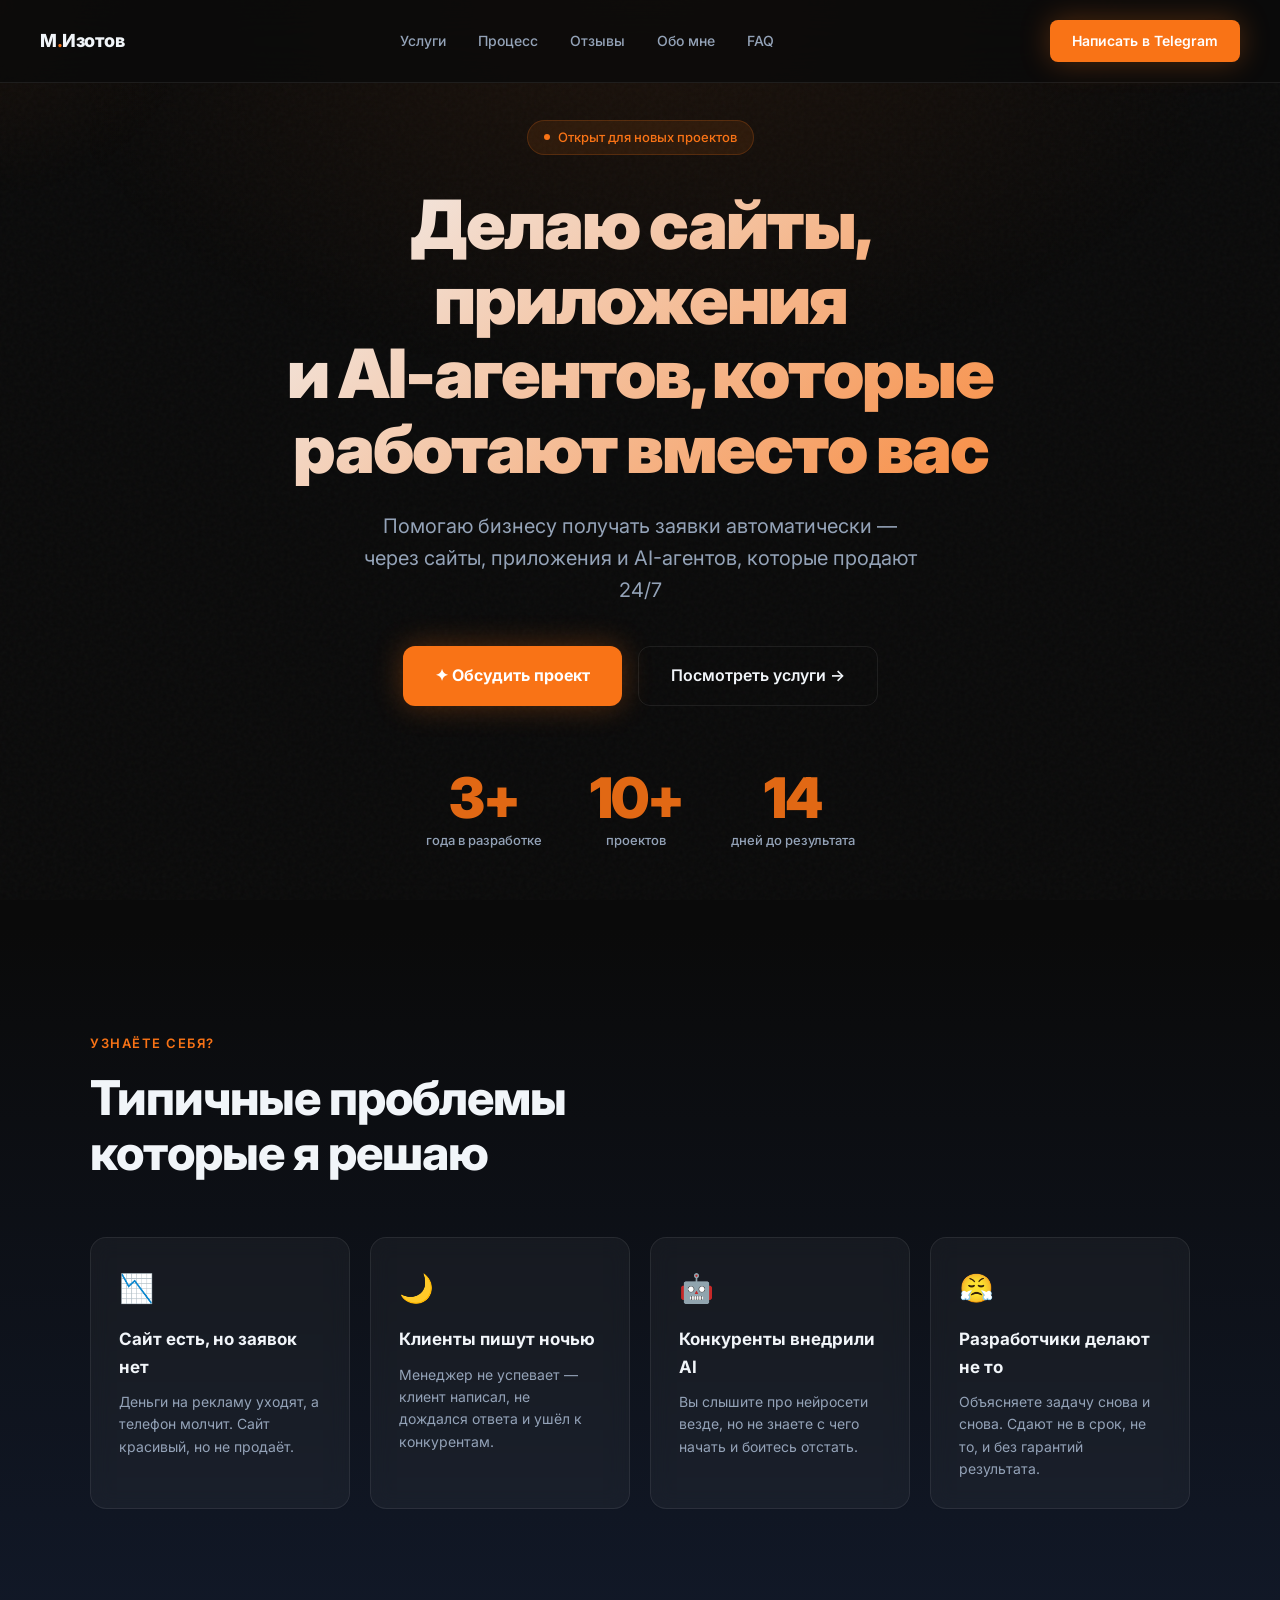
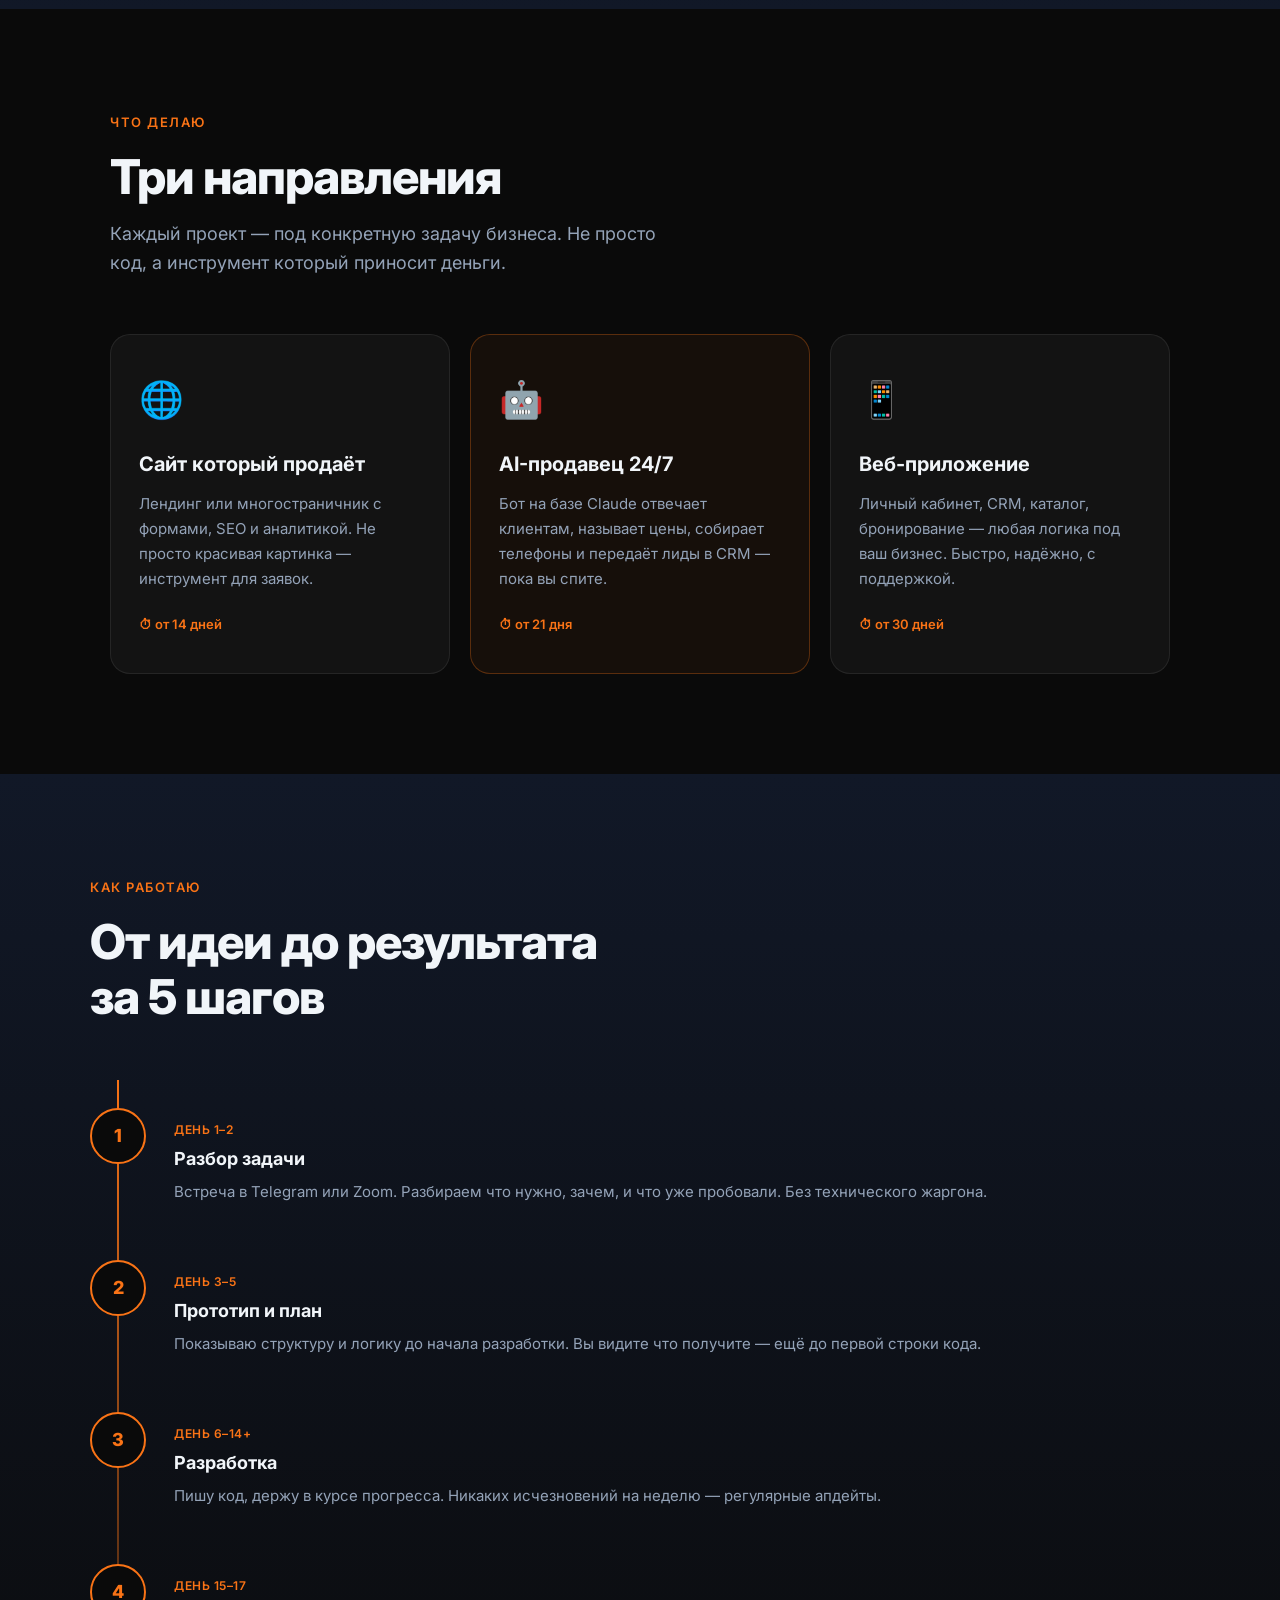
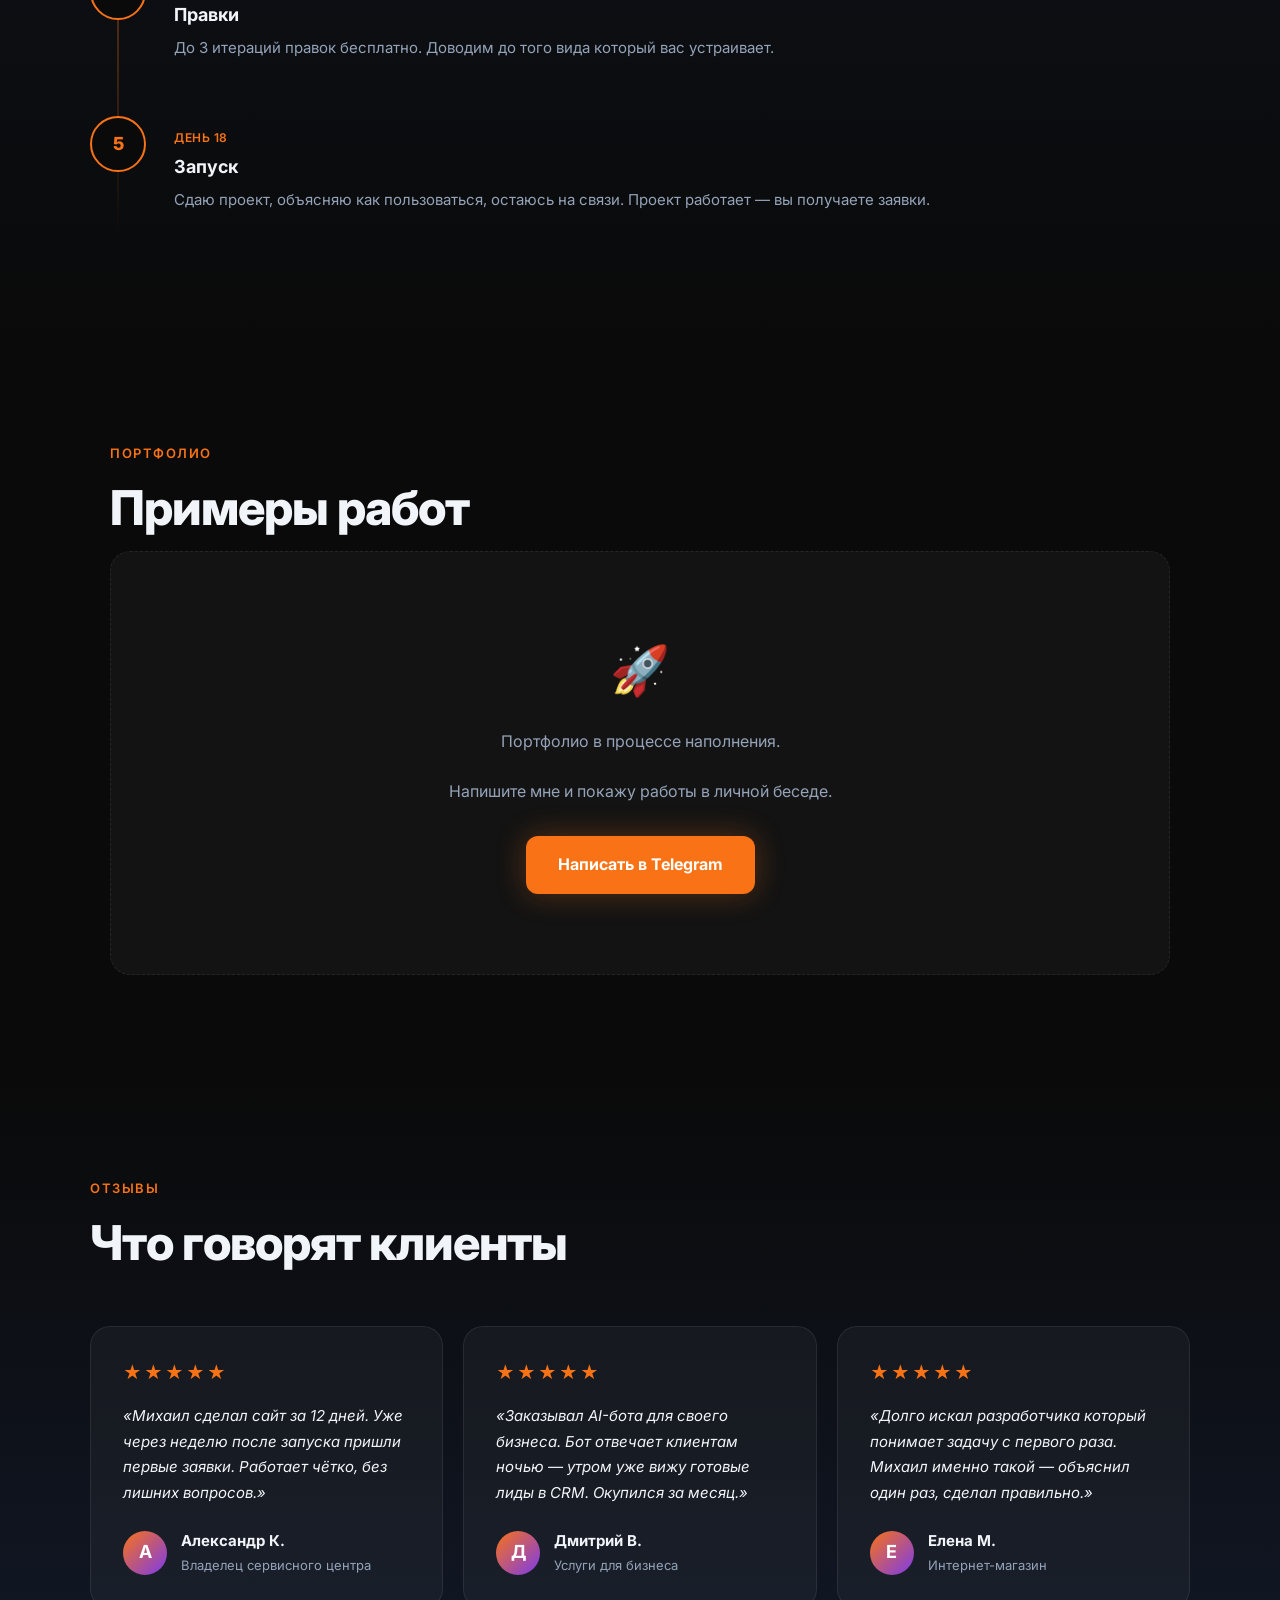
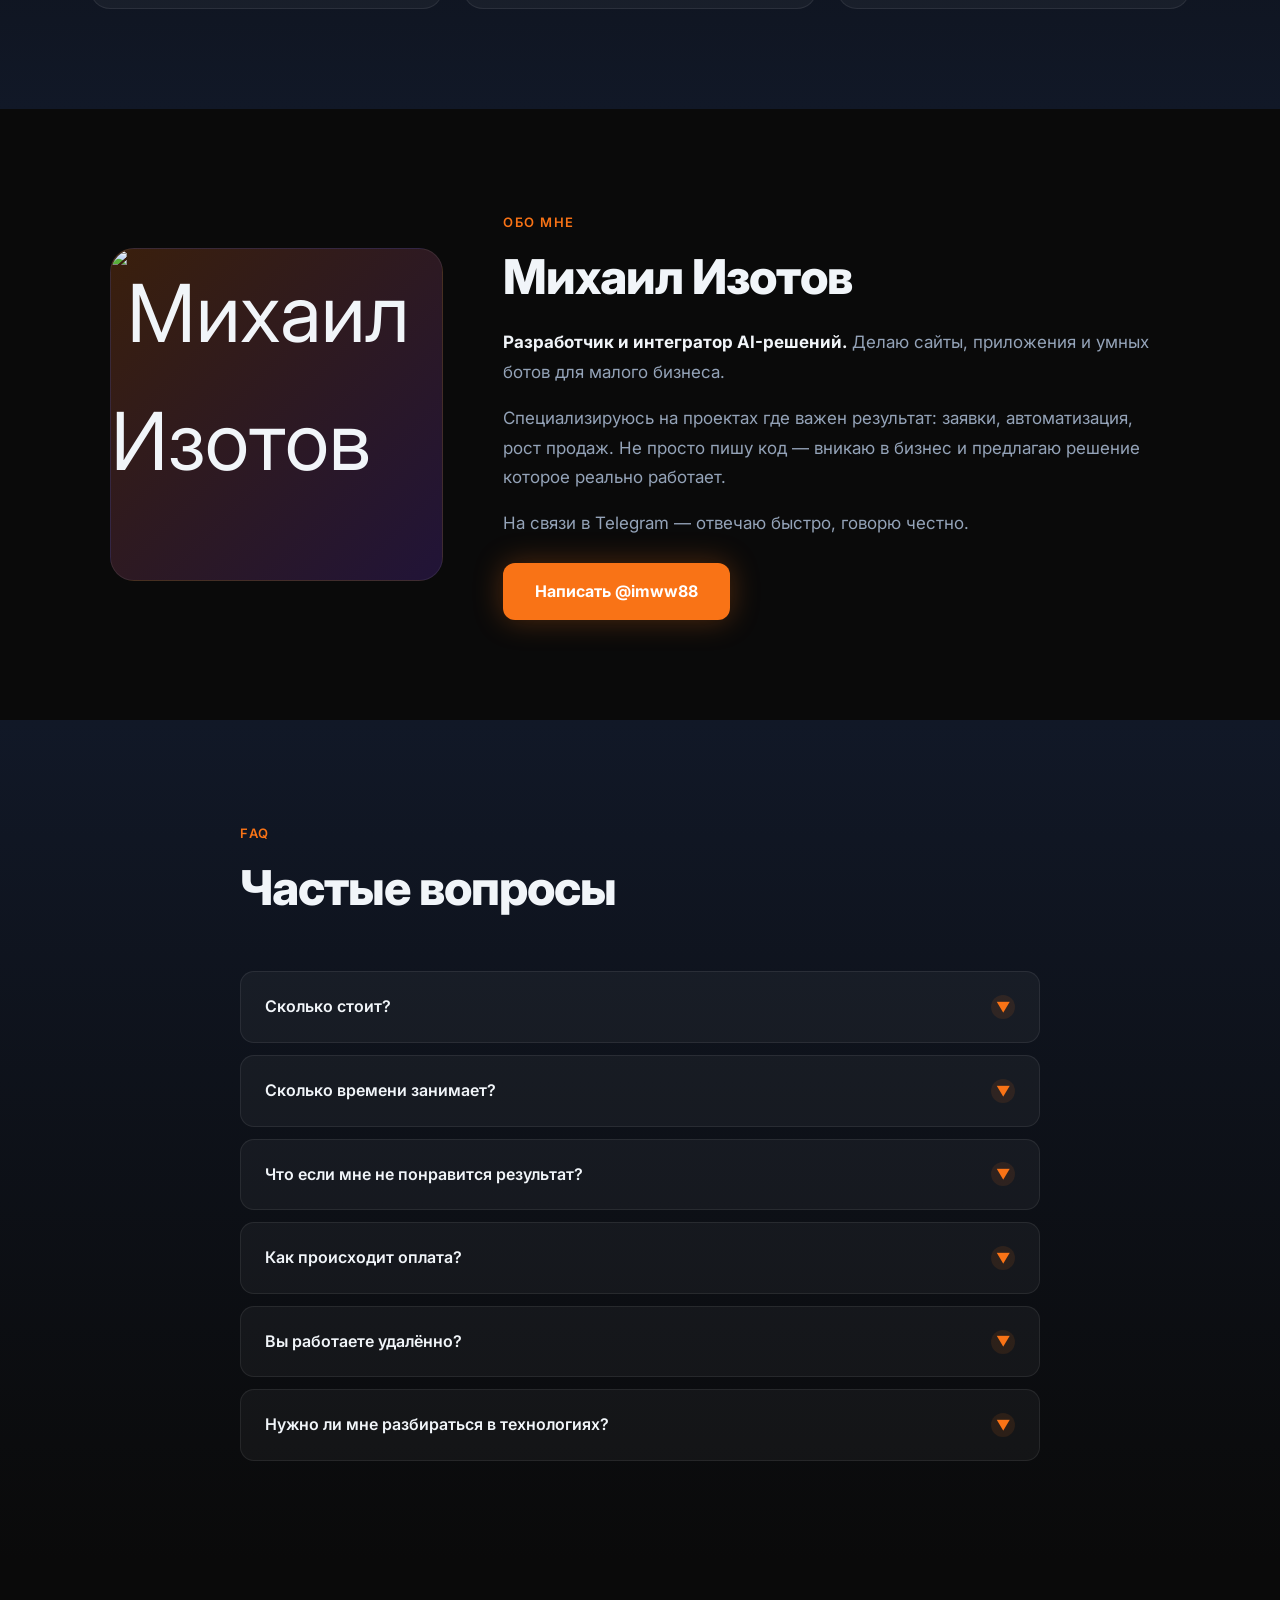
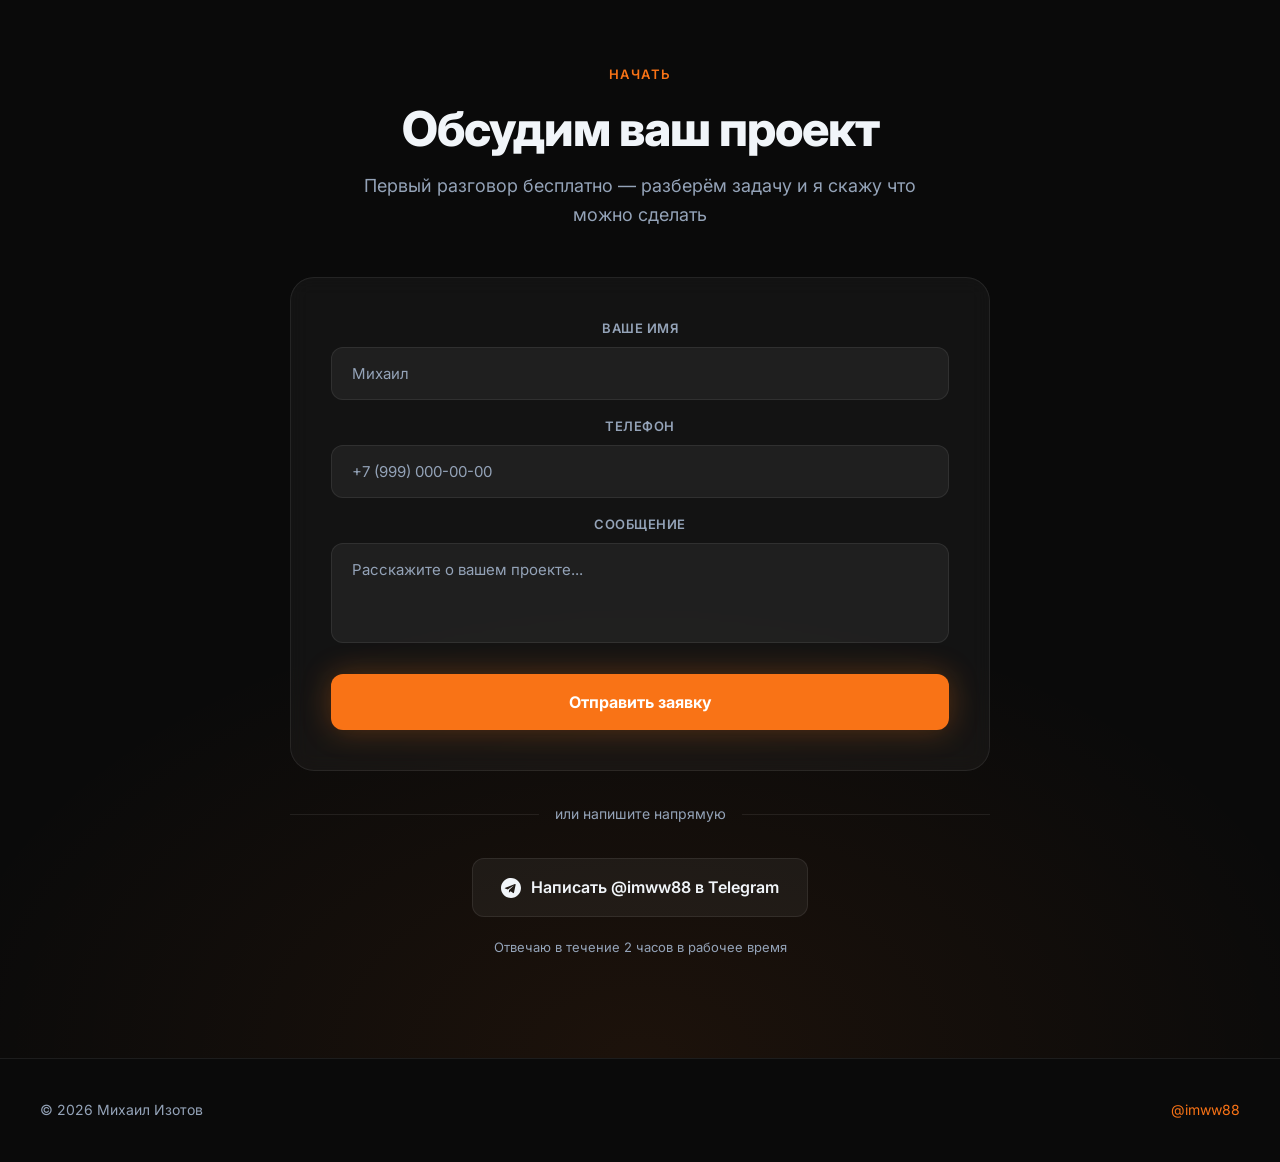
==== commit 0b9111c3: "Add mumkam.ru landing site (888) with SPb and Moscow pages - Complete landing page for white bear an" ====
--- a/my-landing/index.html
+++ b/my-landing/index.html
@@ -39,11 +39,10 @@
   <div class="hero-content">
     <div class="hero-badge">Открыт для новых проектов</div>
     <h1>
-      Строю <span class="hero-changing" id="heroChanging">сайты</span><br>
-      которые работают<br>вместо вас
+      Делаю сайты, приложения<br>и AI-агентов, которые<br>работают вместо вас
     </h1>
     <p class="hero-subtitle">
-      Помогаю малому бизнесу получать заявки автоматически — через сайты, приложения и AI-агентов, которые продают 24/7
+      Помогаю бизнесу получать заявки автоматически — через сайты, приложения и AI-агентов, которые продают 24/7
     </p>
     <div class="hero-buttons">
       <a href="https://t.me/imww88" target="_blank" class="btn-primary">
@@ -237,7 +236,9 @@
 <!-- ABOUT -->
 <section id="about">
   <div class="about-grid">
-    <div class="about-photo fade-up">👨‍💻</div>
+    <div class="about-photo fade-up">
+      <img src="photo.jpg" alt="Михаил Изотов" style="width:100%;height:100%;object-fit:cover;border-radius:24px;">
+    </div>
     <div class="about-text fade-up">
       <span class="section-tag">Обо мне</span>
       <h2 style="margin-bottom: 24px;">Михаил Изотов</h2>
